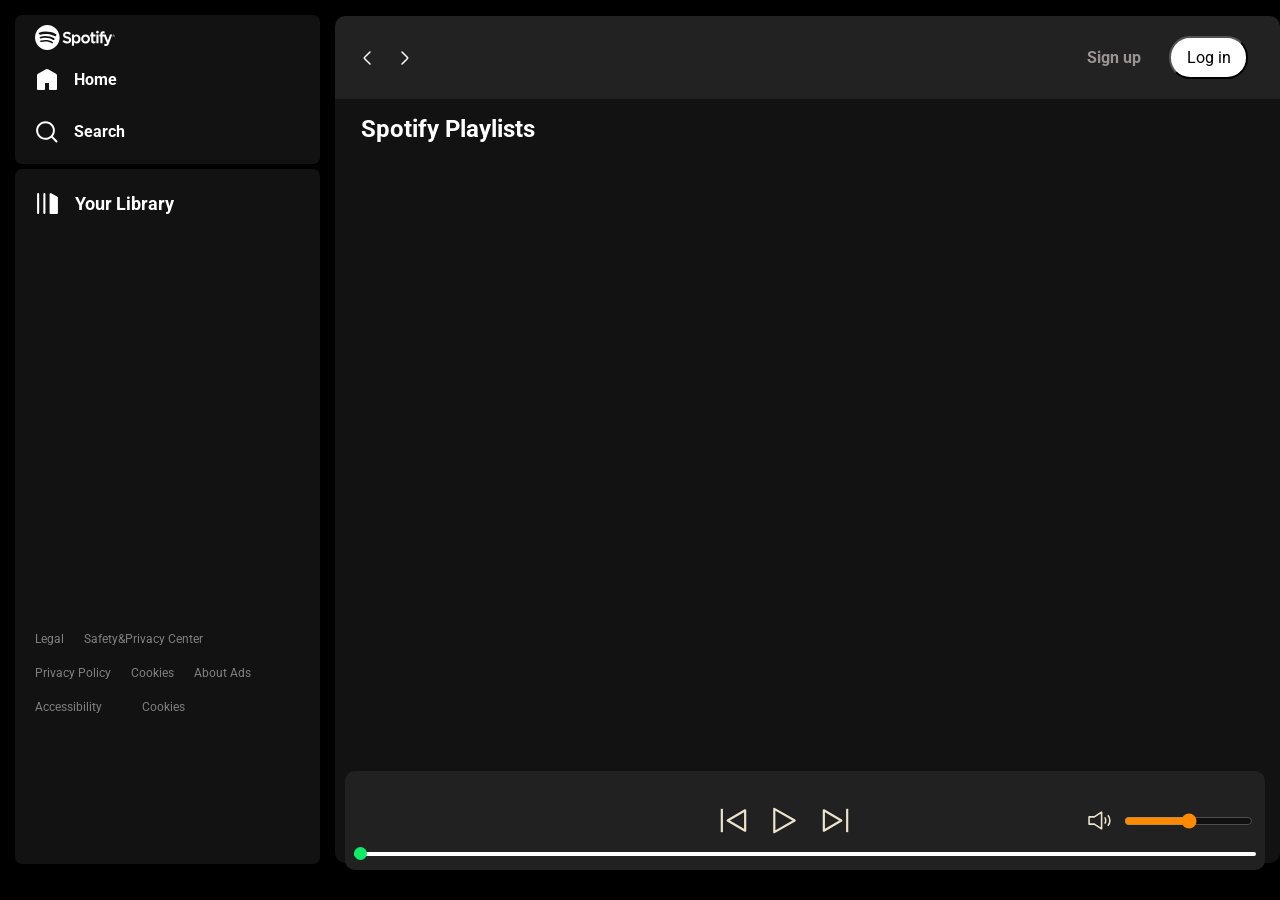
==== index.html @ 488c54a9 "first commit" ====
<html lang="en">

<head>
    <meta charset="UTF-8">
    <meta name="viewport" content="width=device-width, initial-scale=1.0">
    <link rel="stylesheet" href="css/style.css">
    <link rel="stylesheet" href="css/utility.css">
    <title>Spotify - Web Player: Music for everyone</title>
</head>

<body>
    <div class="container flex bg-black">
        <div class="left">
            <div class="close">
                <img width="30" class="invert" src="img/close.svg" alt="">
            </div>
            <div class="home bg-grey rounded m-1 p-1">
                <div class="logo"><img width="80" class="invert" src="img/logo.svg" alt=""></div>
                <ul>
                    <li><img class="invert" src="img/home.svg" alt="home">Home</li>
                    <li><img class="invert" src="img/search.svg" alt="home">Search</li>
                </ul>
            </div>
            <div class="library bg-grey rounded m-1 p-1">
                <div class="heading">
                    <img class="invert" src="img/playlist.svg" alt="">
                    <h2>
                        Your Library
                    </h2>
                </div>

                <div class="songList">

                    <ul>

                    </ul>
                </div>
                <div class="mainfooter">
                    <div class="footer">
                        <div><a href="https://www.spotify.com/jp/legal/"><span>Legal</span></a></div>
                        <div><a href="https://www.spotify.com/jp/privacy/"><span>Safety&Privacy Center</span></a></div>
                        <div><a href="https://www.spotify.com/jp/legal/privacy-policy/"><span>Privacy Policy</span></a>
                        </div>
                        <div><a href="https://www.spotify.com/jp/legal/cookies-policy/"><span>Cookies</span></a></div>
                        <div><a href="https://www.spotify.com/jp/legal/privacy-policy/#s3"><span>About Ads</span></a>
                        </div>
                        <div><a href="https://www.spotify.com/jp/accessibility/"><span>Accessibility</span></a></div>
                        <br>
                        <div><a href="https://www.spotify.com/jp/accessibility/"><span>Cookies</span></a></div>
                    </div>
                </div>
                <div class="website-bttn">
                    
                </div>

            </div>
        </div>
        <div class="right bg-grey ">
            <!-- backdrop-filter: blur(0.9px); -->
            <div class="header">
                <div class="nav">
                    <div class="hamburgerContainer">
                        <img width="40" class="invert hamburger" src="img/hamburger.svg" alt="">
                        <svg class="back"  width="24" height="24" viewBox="0 0 24 24" fill="none" xmlns="http://www.w3.org/2000/svg">
                            <path
                                d="M15 6L9.70711 11.2929C9.37377 11.6262 9.20711 11.7929 9.20711 12C9.20711 12.2071 9.37377 12.3738 9.70711 12.7071L15 18"
                                stroke="#ffffff" stroke-width="1.5" stroke-linecap="round" stroke-linejoin="round" />
                        </svg>
                        <svg width="24" height="24" viewBox="0 0 24 24" fill="none" xmlns="http://www.w3.org/2000/svg">
                            <path
                                d="M9 18L14.2929 12.7071C14.6262 12.3738 14.7929 12.2071 14.7929 12C14.7929 11.7929 14.6262 11.6262 14.2929 11.2929L9 6"
                                stroke="#ffffff" stroke-width="1.5" stroke-linecap="round" stroke-linejoin="round" />
                        </svg>
                    </div>
                </div>
                <div class="buttons">
                    <button class="signupbtn">Sign up</button>
                    <button class="loginbtn">Log in</button>
                </div>
            </div>
            <div class="spotifyPlaylists">
                <h1>Spotify Playlists</h1>
                <div class="cardContainer">
                </div>
                <div class="cardContainer2">

                   

                </div>
                <div class="playbar">
                    <div class="seekbar">
                        <div class="circle">

                        </div>
                    </div>
                    <div class="abovebar">
                        <div class="songinfo">

                        </div>
                        <div class="songbuttons">
                            <img width="35" id="previous" src="img/prevsong.svg" alt="">
                            <img width="35" id="play" src="img/play.svg" alt="">
                            <img width="35" id="next" src="img/nextsong.svg" alt="">
                        </div>
                        <div class="timevol">
                            <div class="songtime">

                            </div>
                            <div class="volume">
                                <img width="25" src="img/volume.svg" alt="">
                                <div class="range">
                                    <input type="range" name="volume" id="">
                                </div>
                            </div>
                        </div>
                    </div>
                </div>
            </div>
        </div>
    </div>
    <script src="js/script.js"></script>
</body>

</html>
---- css/style.css ----
@import url('https://fonts.googleapis.com/css2?family=Lato:wght@700&family=Roboto:ital,wght@0,100;0,300;0,400;0,500;0,700;0,900;1,100;1,300;1,400;1,500;1,700;1,900&display=swap');


:root{
    --a:0;
}
* {
    margin: 0;
    padding: 0;
    font-family: 'Roboto', sans-serif;
}

.close {
    display: none;
}

body {
    background-color: black;
    color: white;
}

.left {
    width: 25vw;
    padding: 10px;
}

.right {
    width: 75vw;
    border-radius: 10px 10px 0 0;
    border-radius: 10px;
}



.home ul li {
    display: flex;
    gap: 15px;
    width: 24px;
    list-style: none;
    padding-top: 18px;
    padding-left: 10px;
    padding-bottom: 10px;
    font-weight: bold;
    align-items: center;
}

.heading {
    display: flex;
    gap: 15px;
    width: 100%;
    padding: 12px 10px;
    font-weight: bold;
    align-items: center;
    font-size: 12px;
}

.heading img {
    width: 25px;
}

.library {
    min-height: 75vh;
    position: relative;
}
.mainfooter{
    width: 100%;
    height:20%;
    
}
.footer {
    display: flex;
    flex-wrap: wrap;
    font-size: 12px;
    color: grey;
    gap: 20px;
   
    padding: 10px 0 10px 0;
    width: 80%;
    height: 10%;
    margin-left: 10px;

}
.footer div a {
    text-decoration: none;
}
.logo{
    padding-left: 10px;
}

.footer a {
    color: grey;
}


.right {
    margin: 16px 0;
    position: relative;
    overflow-x: hidden;
    
}

.header {
    display: flex;
    justify-content: space-between;
    background-color: rgb(34 34 34);
    border-radius: 10px 10px 0 0;
    align-items: center;
    

}

.header>* {
    padding: 20px;
}

.spotifyPlaylists h1{
    font-size: 24px;
}

.spotifyPlaylists h1 {
    padding: 16px;
}

.cardContainer {
    margin: 10px 30px;
    display: flex;
    row-gap: 20px;
    flex-wrap: wrap;
    overflow-y: auto;
    max-height: 60vh; 
    column-gap: 25px;
    display:none;
   
}
.cardContainer2{
    margin: 0px 30px;
    overflow-y: scroll;
    margin-bottom: 120px;
    display: none;

 
}

.card {
    width: 217px;
    padding: 10px;
    border-radius: 5px;
    background-color: #252525;
    position: relative;
    transition: all 0s;
    text-overflow:ellipsis;
}
.card:hover{
    background-color: rgb(73, 73, 73);
    cursor: pointer;
    --a: 1;
}
.card:hover .play{
    bottom: 95px;
}

.card>* {
    padding-top: 9px;
}

.card img {
    width: 100%;
    object-fit: contain;
}
.card p{
    color: grey;
    font-size: 15px;
    

}

.play {
    width: 50px;
    height: 50px;
    background-color: #1fdf64;
    border-radius: 50%;
    padding: 4px;
    display: flex;
    align-items: center;
    justify-content: center;
    position: absolute;
    bottom: 80px;
    right: 17px;
    opacity: var(--a);
    transition: all 0.3s ease-out;
}

.buttons>* {
    margin: 0 12px;
}

.signupbtn {
    background-color: rgb(34 34 34);
    color: rgb(156, 148, 148);
    font-weight: bold;
    border: none;
    outline: none;
    cursor: pointer;
    font-size: 16px;
}

.signupbtn:hover {
    font-size: 17px;
    color: white
}

.loginbtn {
    background-color: white;
    border-radius: 21px;
    color: black;
    padding: 10px;
    width: 79px;
    cursor: pointer;
    font-size: 16px;
}

.loginbtn:hover {
    font-weight: bold;
    font-size: 17px;
}


.playbar {
    display: flex;
    justify-content: center;
    align-items: center;
    position: fixed;
    bottom: 30px;
    filter: invert(1);
    background: #dedede;
    border-radius: 10px;
    width: 90%;
    padding: 12px;
    width: 70vw;
    min-height: 40px;
    margin-left: 10px;
}


.songbuttons {
    display: flex;
    justify-content: center;
    gap: 16px;
}

.songList {
    height: 350px;
    overflow: auto;
    margin-bottom: 44px;
}

.hamburger {
    display: none;
    cursor: pointer;
}

.hamburgerContainer {
    display: flex;
    justify-content: center;
    align-items: center;
    gap: 14px;
}

.songList ul {
    padding: 0 12px;
}

.songList ul li {
    list-style-type: decimal;
    display: flex;
    justify-content: space-between;
    gap: 12px;
    cursor: pointer;
    padding: 12px 0;
    border: 1px solid rgba(146, 143, 143, 0.491);
    margin: 12px 0;
    padding: 13px;
    border-radius: 5px;
    align-items: center;
}

.songList .info {
    font-size: 13px;
    width: 360px;
}

.info div {
    word-break: break-all;
}

.playnow {
    display: flex;
    justify-content: center;
    align-items: center;
}

.playnow span {
    font-size: 15px;
    width: 64px;
    padding: 12px;
}

.seekbar {
    height: 4px;
    width: 98%;
    background: black;
    border-radius: 10px;
    position: absolute;
    bottom: 8px;
    margin: 6px;
    cursor: pointer;
}

.circle {
    width: 13px;
    height: 13px;
    border-radius: 13px;
    background-color: #f01498;
    position: relative;
    bottom: 5px;
    left: 0%;
    transition: left 0.5s;
}

.songbuttons img {
    cursor: pointer;
}
.spotifyPlaylists h1{
    margin-left: 10px;
}

.timevol {
    display: flex;
    justify-content: space-evenly;
    align-items: center;
}

.songinfo {
    color: black;
    padding: 0 12px;
    width: 250px;
}

.songtime {
    width: 125px;
    color: black;
    padding: 0 12px;
}


.volume {
    display: flex;
    justify-content: center;
    align-items: center;
    gap: 12px;
    cursor: pointer;
}


.range input{
    cursor: pointer;
    
}

.abovebar {
    display: flex;
    justify-content: space-between;
    margin: 20px 0;
    width: 100%;
    align-items: center;
}
.album-main{
    display: flex;
    width: 100%;
    margin: auto;
    height: 236px; 
    column-gap: 2%; 
    padding-bottom: 15px; 
    flex-wrap: wrap;
}

.album-cover{
    width: 236px;
    height: 236px;
    
}
.album-cover img{
    width: 100%;
    height: 100%;
    border-radius: 5px;
    object-fit: cover;
    border-radius: 12px;

}
.album-info{
    width: 550px;
    height: 236px;
    display: flex;
    flex-direction: column;
    row-gap: 2%;
    align-content: end;
    justify-content: end;
    
}
.album-tile h2{
    font-size: 72px;
    padding: 0 0 1% 0;
}
.album-desc{
    font-size: 14px;
    padding: 0 0 2% 0;
}
.album-others{
    display: flex;
    column-gap: 2%;
    padding-bottom: 2%;

}
.album-others img{
    width: 20px;
    height: 20px;
    border-radius: 50%;
}
.album-others span a {
    text-decoration: none;
    color:white;
}
.album-list{
    height: 300px;
    width: 100%;
    padding-top: 3%;
    /* background-color: aqua; */
    /* background-color: transparent; */
}
.album-icon{
    display: flex;
    flex-wrap: wrap;
    width: 100%;
    height: 10vh;
    justify-content: space-between;
    transition: 0.2;
}
.icon-set1{
    display: flex;
    justify-content: space-between;
    align-items: center;
    width: 17%;
    height: 100%;
}
.icon-set1 img{
    width:17%;
    height: 85%;
}
.icon-set2{
    width: 10%;
    height: 100%;
    display: flex;
    justify-content: center;
    align-items: center;
    
}
.icon-set2 img{
    width: 20%;
    
}
.play-2 {
    width: 50px;
    height: 50px;
    background-color: #1fdf64;
    border-radius: 50%;
    padding: 4px;
    display: flex;
    align-items: center;
    justify-content: center;
    transition: 0.2;
    
}
.play-2:hover{
    transform: scale(1.01);
   
}

.icon-set2 img:hover,.icon-set1 img:hover{
    transform: scale(1.1);
   
}
.list-header{
    height: 50px;
    width: 100%;
    padding-top: 10px;
    display: flex;
    border-bottom: grey 1px solid;
    align-items: center;
    column-gap: 10px;
    color: #b3b3b3;
    position:sticky;
    top: 0;
   background-color:  #121212;
    
}
.sng-num{
    width: 3%;
    display: flex;
    justify-content: end;

}
.sng-title{
    width: 37%;
    display: flex;
    gap:5%;
    align-items: center;

}
.sng-title img{
    width:10%;
    height: 70%;

}
.list-items:hover {
    background-color: black;
}

.sng-ablum,.date-added{
    width: 20%;
    
}

.icon{
    width: 3%;
    display: flex;
    justify-content: center;
    opacity: 0;
    transition: 0.5s;
}
.icon img{
    width: 80%;
    height: 60%;
}
.sng-duration{
    width: 9%;
    display: flex;
    justify-content: center;
}
.sng-duration img{
    height: 30%;
    width: 24%;
}
.list-items{
    height: 80px;
    width: 100%;
    display: flex;
    align-items: center;
    column-gap: 10px;
    color: #b3b3b3;
}
.list-items:hover .icon {
    opacity: 1; /* Opacity on hover */
}

@media (max-width: 1200px) {
    .left {
        position: absolute;
        left: -130%;
        transition: all .3s;
        z-index: 1;
        width: 373px;
        background-color: black;
        padding: 0;
        height: 100vh;
        position: fixed;
        top: 0;
    }

    .songinfo,
    .songtime {
        width: auto;
    }

    .left .close {
        position: absolute;
        right: 31px;
        top: 25px;
        width: 29px;
    }

    .timevol {
        display: flex;
        justify-content: space-evenly;
        align-items: center;
        flex-direction: column;
        gap: 13px;
    }

    .right {
        width: 100vw;
        
    }

    .playbar {
        width: calc(100vw - 75px); 
    }

    .seekbar {
        width: calc(100vw - 120px);
    }

    .hamburger {
        display: block;
    }

    .right {
        margin: 0;
    }

    .card {
        width: 30vw;
    }

    .cardContainer {
        margin: 0;
        justify-content: center; 
        display: none;
    }

    .close {
        display: block;
    }

    .abovebar {
        flex-direction: column;
        gap: 20px;
        align-items: center;
    }

    .cardContainer {
        max-height: unset;
        overflow-y: unset;
        margin-bottom: 35vh;
    }

    .playbar{
        right: 25px;
    }
    .album-main{
        margin: 2%;
        column-gap:2%;
        padding: 0px;
    }
    .album-cover {
        width: 200px;
        height: 200px;
    }
    .album-info{
        height: 200px;
        width: 500px;
        justify-content: center;
        
    }
    .icon-set1{
        width: 20%;
    }
    .icon-set2{
        width: 10%;
    }
    .cardContainer2{
        max-height: unset;
        overflow-y: unset;
        margin-bottom: 410px;
    }
    .play {
        width: 50px;
        height: 50px;
    }
    
}
@media (max-width: 790px){
    .album-main{
        height:60vh; 
    }
    .icon-set1{
        width: 30%;
    }
    .icon-set2{
        width: 15%;
    }
  
}

@media (max-width: 600px) {
    .card {
        width: 60%;
    }
    .header>* {
        padding: 2px;
    }

    .buttons>* {
        margin: 0 6px;
    }

    .header{
        padding: 7px;
    }

    .spotifyPlaylists h1 {
        padding: 20px;
    }

    .library{
        height: 85vh;
    }

    .left{ 
        width: 100vw;
    }
    .spotifyPlaylists h1{
        padding-top: 2%;
        padding-left: 2%;
    }
    .album-main{
        height:60vh; 
    }
    .icon-set1{
        width: 40%;
    }
    .icon-set2{
        width: 20%;
    }

    .icon,.sng-ablum,.date-added{
        display: none;
    }
    .sng-title{
        width:75%;
    }
    .sng-duration img{
        width: 45%;
    }
    .album-info{
        width: 90%;
    }
    .album-tile h2 {
        font-size: 62px;
    }
   

    
}
---- css/utility.css ----
.border{
    border: 2px solid  red;
    margin: 3px;
}

.flex{
    display: flex;
}

.justify-center{
    justify-content: center;
}

.items-center{
    align-items: center;
}

.bg-black{
    background-color: black;
    color: white;
}

.invert{
    filter: invert(1);
}

.bg-grey{
    background-color: #121212;
}

.rounded{
    border-radius: 7px;
}

.m-1{
    margin: 5px;
}

.p-1{
    padding: 10px;
}


/* For Webkit browsers (e.g., Chrome, Safari) */
::-webkit-scrollbar {
    width: 12px;
  }
  
  ::-webkit-scrollbar-thumb {
    background-color: #333; /* Dark color for the thumb */
    border-radius: 6px;
  }
  
  ::-webkit-scrollbar-track {
    background-color: #222; /* Dark color for the track */
  }
  
  /* For Firefox */
  /* scrollbar-color : #333 #222; Dark color for the thumb and track in Firefox */
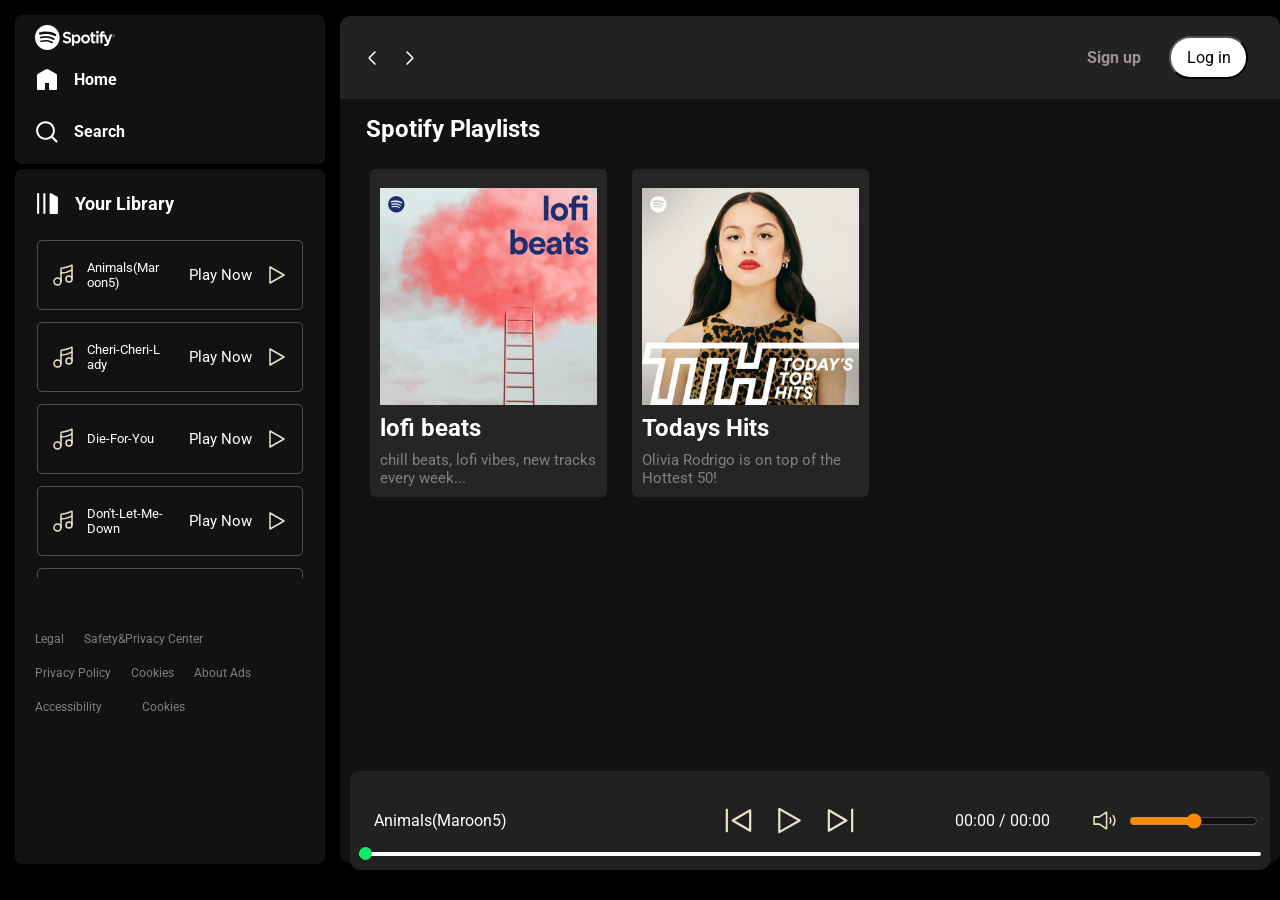
==== commit ebfafa4f: "Fixed login and signup Firebase integration" ====
--- a/index.html
+++ b/index.html
@@ -37,16 +37,16 @@
                 </div>
                 <div class="mainfooter">
                     <div class="footer">
-                        <div><a href="https://www.spotify.com/jp/legal/"><span>Legal</span></a></div>
-                        <div><a href="https://www.spotify.com/jp/privacy/"><span>Safety&Privacy Center</span></a></div>
-                        <div><a href="https://www.spotify.com/jp/legal/privacy-policy/"><span>Privacy Policy</span></a>
+                         <div><a href="html/legal.html"><span>Legal</span></a></div>
+                        <div><a href="html/safety.html"><span>Safety&Privacy Center</span></a></div>
+                        <div><a href="html/privacy.html"><span>Privacy Policy</span></a>
                         </div>
-                        <div><a href="https://www.spotify.com/jp/legal/cookies-policy/"><span>Cookies</span></a></div>
+                        <div><a href="html/cookies.html"><span>Cookies</span></a></div>
                         <div><a href="https://www.spotify.com/jp/legal/privacy-policy/#s3"><span>About Ads</span></a>
                         </div>
                         <div><a href="https://www.spotify.com/jp/accessibility/"><span>Accessibility</span></a></div>
                         <br>
-                        <div><a href="https://www.spotify.com/jp/accessibility/"><span>Cookies</span></a></div>
+                        <div><a href="html/cookies.html" target="_blank"><span>Cookies</span></a></div>
                     </div>
                 </div>
                 <div class="website-bttn">
@@ -74,8 +74,8 @@
                     </div>
                 </div>
                 <div class="buttons">
-                    <button class="signupbtn">Sign up</button>
-                    <button class="loginbtn">Log in</button>
+                    <button class="signupbtn" onclick="goToPage()">Sign up</button>
+                    <button class="loginbtn" onclick="logIn()">Log in</button>
                 </div>
             </div>
             <div class="spotifyPlaylists">
